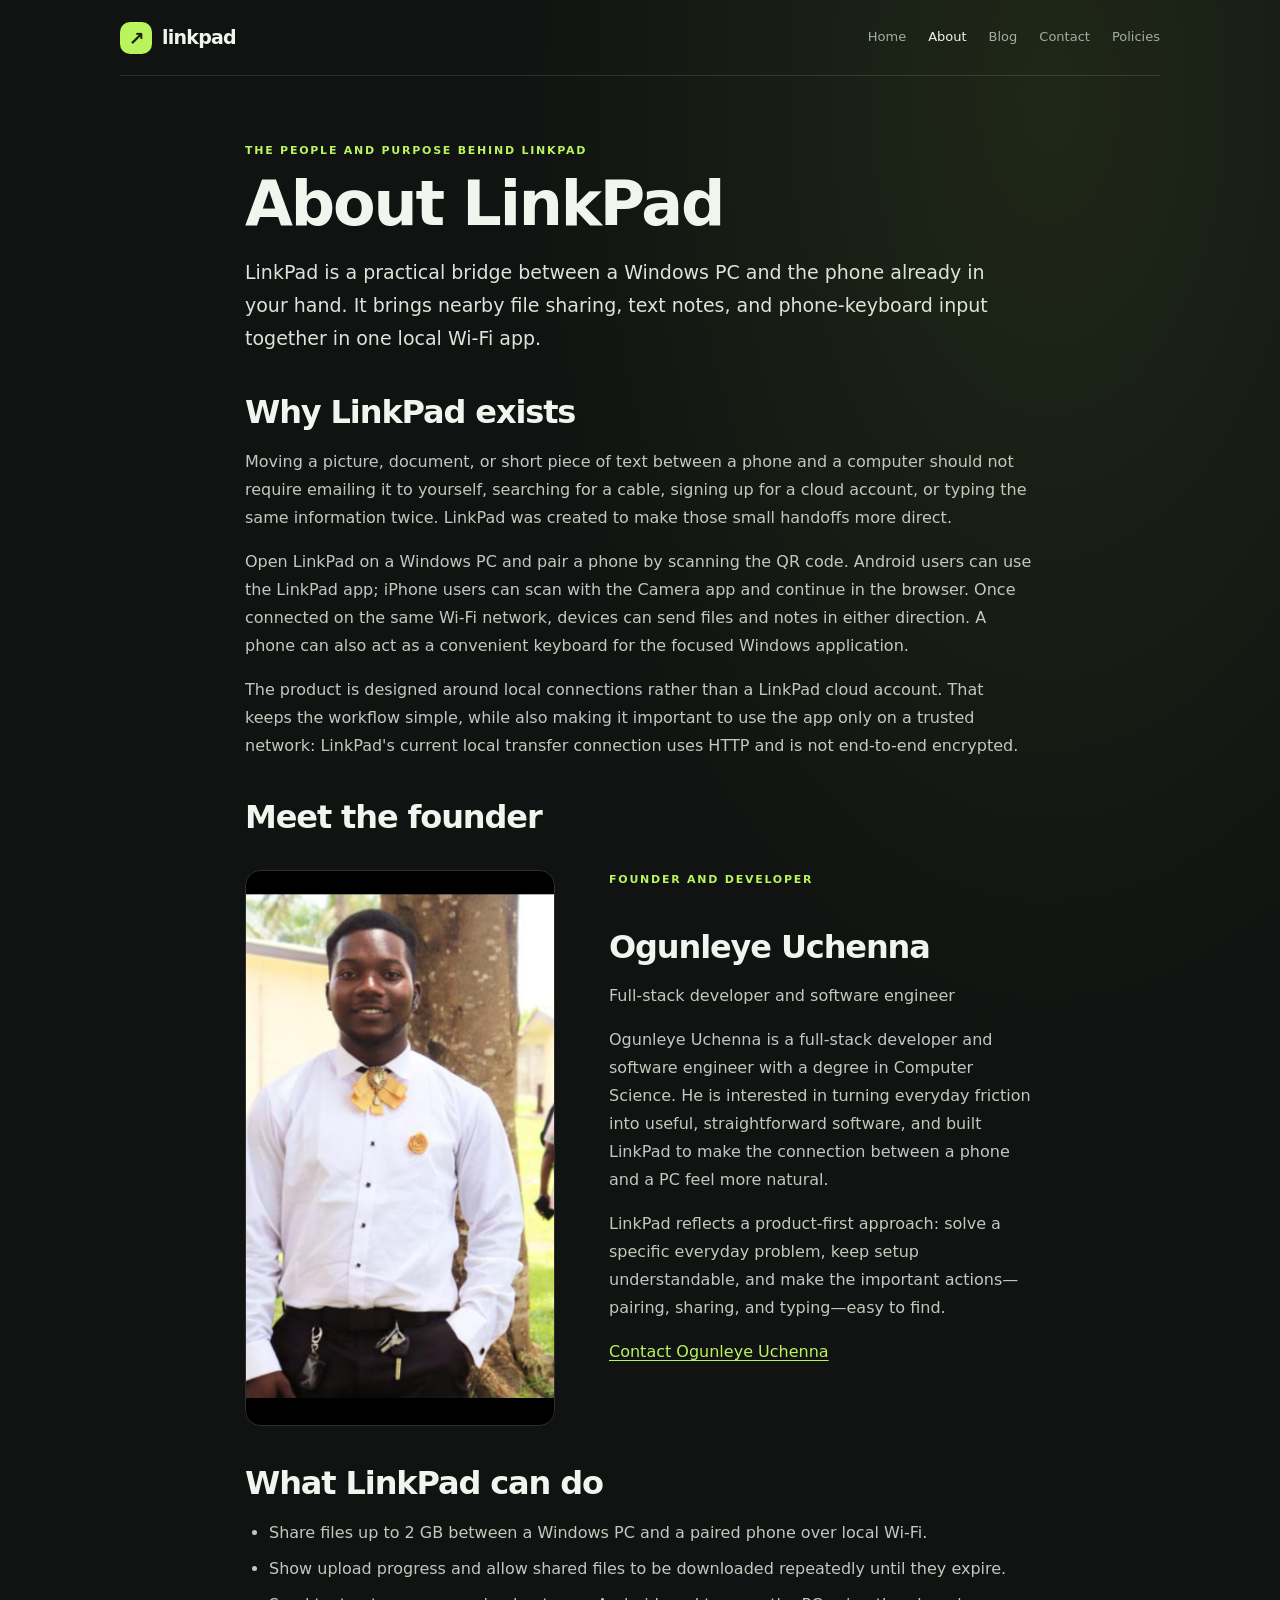
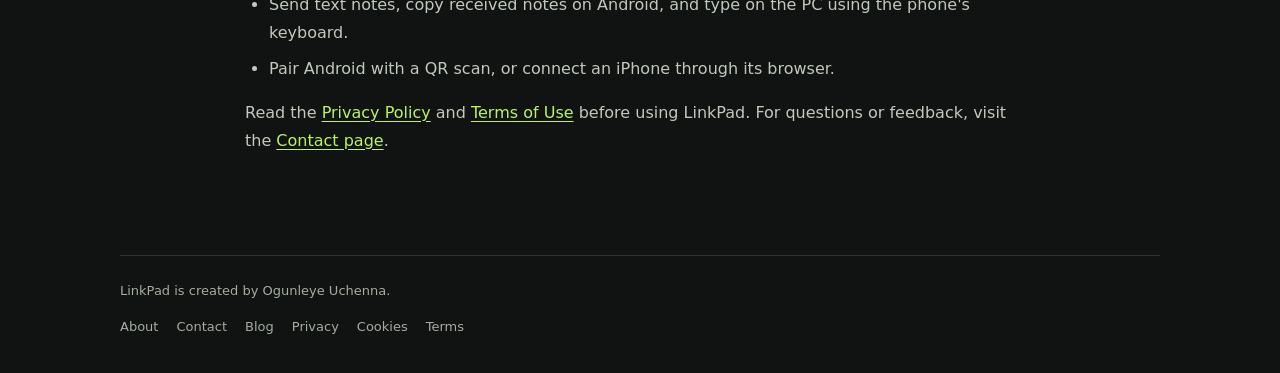
==== about.html @ 37ff9a73 "Publish expanded LinkPad website" ====
<!doctype html>
<html lang="en">
<head>
  <meta charset="utf-8">
  <meta name="viewport" content="width=device-width, initial-scale=1">
  <meta name="description" content="Meet Ogunleye Uchenna, LinkPad's founder, full-stack developer and software engineer with a degree in Computer Science. Learn why he built LinkPad.">
  <meta name="robots" content="index,follow">
  <link rel="canonical" href="https://ogunleyeuchenna1.github.io/linkpad-site/about.html">
  <link rel="stylesheet" href="site.css">
  <meta property="og:type" content="profile">
  <meta property="og:title" content="About LinkPad and its founder, Ogunleye Uchenna">
  <meta property="og:description" content="The story behind LinkPad and the developer building a simpler bridge between phones and PCs.">
  <meta property="og:url" content="https://ogunleyeuchenna1.github.io/linkpad-site/about.html">
  <meta property="og:image" content="https://ogunleyeuchenna1.github.io/linkpad-site/founder-ogunleye-uchenna.jpg">
  <title>About LinkPad and Ogunleye Uchenna | LinkPad</title>
  <script type="application/ld+json">
  {
    "@context": "https://schema.org",
    "@type": "Person",
    "@id": "https://ogunleyeuchenna1.github.io/linkpad-site/about.html#founder",
    "name": "Ogunleye Uchenna",
    "givenName": "Uchenna",
    "familyName": "Ogunleye",
    "jobTitle": ["Full-stack developer", "Software engineer"],
    "description": "Ogunleye Uchenna is the founder of LinkPad, a local Wi-Fi sharing and phone-to-PC keyboard app. He is a full-stack developer and software engineer with a degree in Computer Science.",
    "image": "https://ogunleyeuchenna1.github.io/linkpad-site/founder-ogunleye-uchenna.jpg",
    "email": "mailto:ogunleyeuchenna@gmail.com",
    "hasCredential": {
      "@type": "EducationalOccupationalCredential",
      "name": "Degree in Computer Science",
      "credentialCategory": "degree"
    },
    "knowsAbout": ["Full-stack development", "Software engineering", "Computer science", "Local network applications"],
    "worksFor": { "@id": "https://ogunleyeuchenna1.github.io/linkpad-site/#organization" }
  }
  </script>
</head>
<body>
  <header class="wrap topbar">
    <a class="brand" href="./" aria-label="LinkPad home"><span class="brand-mark" aria-hidden="true">↗</span><span>linkpad</span></a>
    <nav aria-label="Main navigation">
      <a href="./">Home</a><a href="about.html" aria-current="page">About</a><a href="blog.html">Blog</a><a href="contact.html">Contact</a><a href="#site-policies">Policies</a>
    </nav>
  </header>
  <main class="wrap content">
    <p class="eyebrow">The people and purpose behind LinkPad</p>
    <h1>About LinkPad</h1>
    <p class="lead">LinkPad is a practical bridge between a Windows PC and the phone already in your hand. It brings nearby file sharing, text notes, and phone-keyboard input together in one local Wi-Fi app.</p>
    <h2>Why LinkPad exists</h2>
    <p>Moving a picture, document, or short piece of text between a phone and a computer should not require emailing it to yourself, searching for a cable, signing up for a cloud account, or typing the same information twice. LinkPad was created to make those small handoffs more direct.</p>
    <p>Open LinkPad on a Windows PC and pair a phone by scanning the QR code. Android users can use the LinkPad app; iPhone users can scan with the Camera app and continue in the browser. Once connected on the same Wi-Fi network, devices can send files and notes in either direction. A phone can also act as a convenient keyboard for the focused Windows application.</p>
    <p>The product is designed around local connections rather than a LinkPad cloud account. That keeps the workflow simple, while also making it important to use the app only on a trusted network: LinkPad's current local transfer connection uses HTTP and is not end-to-end encrypted.</p>
    <h2>Meet the founder</h2>
    <section class="founder" itemscope itemtype="https://schema.org/Person">
      <img src="founder-ogunleye-uchenna.jpg" alt="Portrait of Ogunleye Uchenna, founder of LinkPad" width="445" height="556" itemprop="image">
      <div>
        <p class="eyebrow">Founder and developer</p>
        <h2 itemprop="name">Ogunleye Uchenna</h2>
        <p itemprop="jobTitle">Full-stack developer and software engineer</p>
        <p>Ogunleye Uchenna is a full-stack developer and software engineer with a degree in Computer Science. He is interested in turning everyday friction into useful, straightforward software, and built LinkPad to make the connection between a phone and a PC feel more natural.</p>
        <p>LinkPad reflects a product-first approach: solve a specific everyday problem, keep setup understandable, and make the important actions—pairing, sharing, and typing—easy to find.</p>
        <p><a href="mailto:ogunleyeuchenna@gmail.com" itemprop="email">Contact Ogunleye Uchenna</a></p>
      </div>
    </section>
    <h2>What LinkPad can do</h2>
    <ul>
      <li>Share files up to 2 GB between a Windows PC and a paired phone over local Wi-Fi.</li>
      <li>Show upload progress and allow shared files to be downloaded repeatedly until they expire.</li>
      <li>Send text notes, copy received notes on Android, and type on the PC using the phone's keyboard.</li>
      <li>Pair Android with a QR scan, or connect an iPhone through its browser.</li>
    </ul>
    <p>Read the <a href="privacy.html">Privacy Policy</a> and <a href="terms.html">Terms of Use</a> before using LinkPad. For questions or feedback, visit the <a href="contact.html">Contact page</a>.</p>
  </main>
  <footer class="wrap" id="site-policies">
    <span>LinkPad is created by Ogunleye Uchenna.</span>
    <nav aria-label="Footer"><a href="about.html">About</a><a href="contact.html">Contact</a><a href="blog.html">Blog</a><a href="privacy.html">Privacy</a><a href="cookies.html">Cookies</a><a href="terms.html">Terms</a></nav>
  </footer>
</body>
</html>
---- site.css ----
:root {
  color-scheme: dark;
  --bg: #101311;
  --panel: #171b18;
  --text: #f2f4ee;
  --muted: #a4ada2;
  --lime: #b9f45e;
  --line: rgba(235, 243, 230, .13);
  --max: 1040px;
}

* { box-sizing: border-box; }
html { scroll-behavior: smooth; }
body {
  min-height: 100vh;
  margin: 0;
  background: radial-gradient(ellipse at 82% 5%, rgba(185, 244, 94, .09), transparent 34rem), var(--bg);
  color: var(--text);
  font: 16px/1.75 Inter, ui-sans-serif, system-ui, -apple-system, BlinkMacSystemFont, "Segoe UI", sans-serif;
}
a { color: var(--lime); text-underline-offset: .2em; }
a:hover { color: #d3ff9a; }
.wrap { width: min(var(--max), calc(100% - 40px)); margin-inline: auto; }
.topbar {
  min-height: 76px;
  display: flex;
  align-items: center;
  justify-content: space-between;
  gap: 24px;
  border-bottom: 1px solid var(--line);
}
.brand { display: inline-flex; align-items: center; gap: 10px; color: var(--text); font-size: 19px; font-weight: 780; letter-spacing: -.04em; text-decoration: none; }
.brand-mark { display: grid; width: 32px; height: 32px; place-items: center; border-radius: 10px; background: var(--lime); color: #17200f; }
nav { display: flex; flex-wrap: wrap; align-items: center; gap: 10px 22px; }
nav a { color: var(--muted); font-size: 13px; text-decoration: none; }
nav a:hover, nav a[aria-current="page"] { color: var(--text); }
main { padding-block: 54px 84px; }
.eyebrow { margin-bottom: 12px; color: var(--lime); font-size: 11px; font-weight: 750; letter-spacing: .16em; text-transform: uppercase; }
h1, h2, h3 { line-height: 1.2; letter-spacing: -.035em; }
h1 { max-width: 820px; margin: 0 0 18px; font-size: clamp(38px, 6vw, 62px); line-height: 1.04; }
h2 { margin: 38px 0 12px; font-size: clamp(23px, 3.4vw, 32px); }
h3 { margin: 23px 0 8px; font-size: 19px; }
p, li { color: #c1c9bd; }
.lead { max-width: 760px; color: #dce4d8; font-size: 19px; }
.content { max-width: 790px; }
.content ul { padding-left: 24px; }
.content li { margin-block: 8px; }
.callout, .card { margin-block: 24px; padding: 20px 22px; border: 1px solid var(--line); border-radius: 14px; background: var(--panel); }
.callout strong { color: var(--text); }
.founder { display: grid; grid-template-columns: minmax(200px, 310px) minmax(0, 1fr); align-items: start; gap: clamp(24px, 5vw, 54px); margin-block: 34px; }
.founder img { display: block; width: 100%; aspect-ratio: 4 / 5; object-fit: cover; object-position: center 32%; border: 1px solid var(--line); border-radius: 16px; }
.founder p:first-child { margin-top: 0; }
.button { display: inline-flex; min-height: 44px; align-items: center; justify-content: center; margin: 8px 8px 8px 0; padding: 0 16px; border: 1px solid rgba(185, 244, 94, .55); border-radius: 9px; background: rgba(185, 244, 94, .09); color: var(--lime); font-size: 14px; font-weight: 700; text-decoration: none; }
.button:hover { background: rgba(185, 244, 94, .16); }
.article-list { display: grid; gap: 18px; margin-top: 34px; }
.article-card { padding: 24px; border: 1px solid var(--line); border-radius: 14px; background: var(--panel); }
.article-card h2 { margin-top: 0; }
.article-card p:last-child { margin-bottom: 0; }
.meta { color: var(--muted); font-size: 13px; }
footer { display: grid; grid-template-columns: 1fr; gap: 14px; padding-block: 24px 34px; border-top: 1px solid var(--line); color: var(--muted); font-size: 13px; }
footer nav { gap: 10px 18px; }
:focus-visible { outline: 2px solid var(--lime); outline-offset: 3px; }
@media (max-width: 680px) {
  .wrap { width: min(100% - 30px, var(--max)); }
  .topbar { align-items: flex-start; flex-direction: column; justify-content: center; padding-block: 15px; }
  .topbar nav { gap: 8px 15px; }
  main { padding-block: 38px 58px; }
  .founder { grid-template-columns: 1fr; }
  .founder img { width: min(100%, 360px); }
}
@media (prefers-reduced-motion: reduce) { html { scroll-behavior: auto; } }
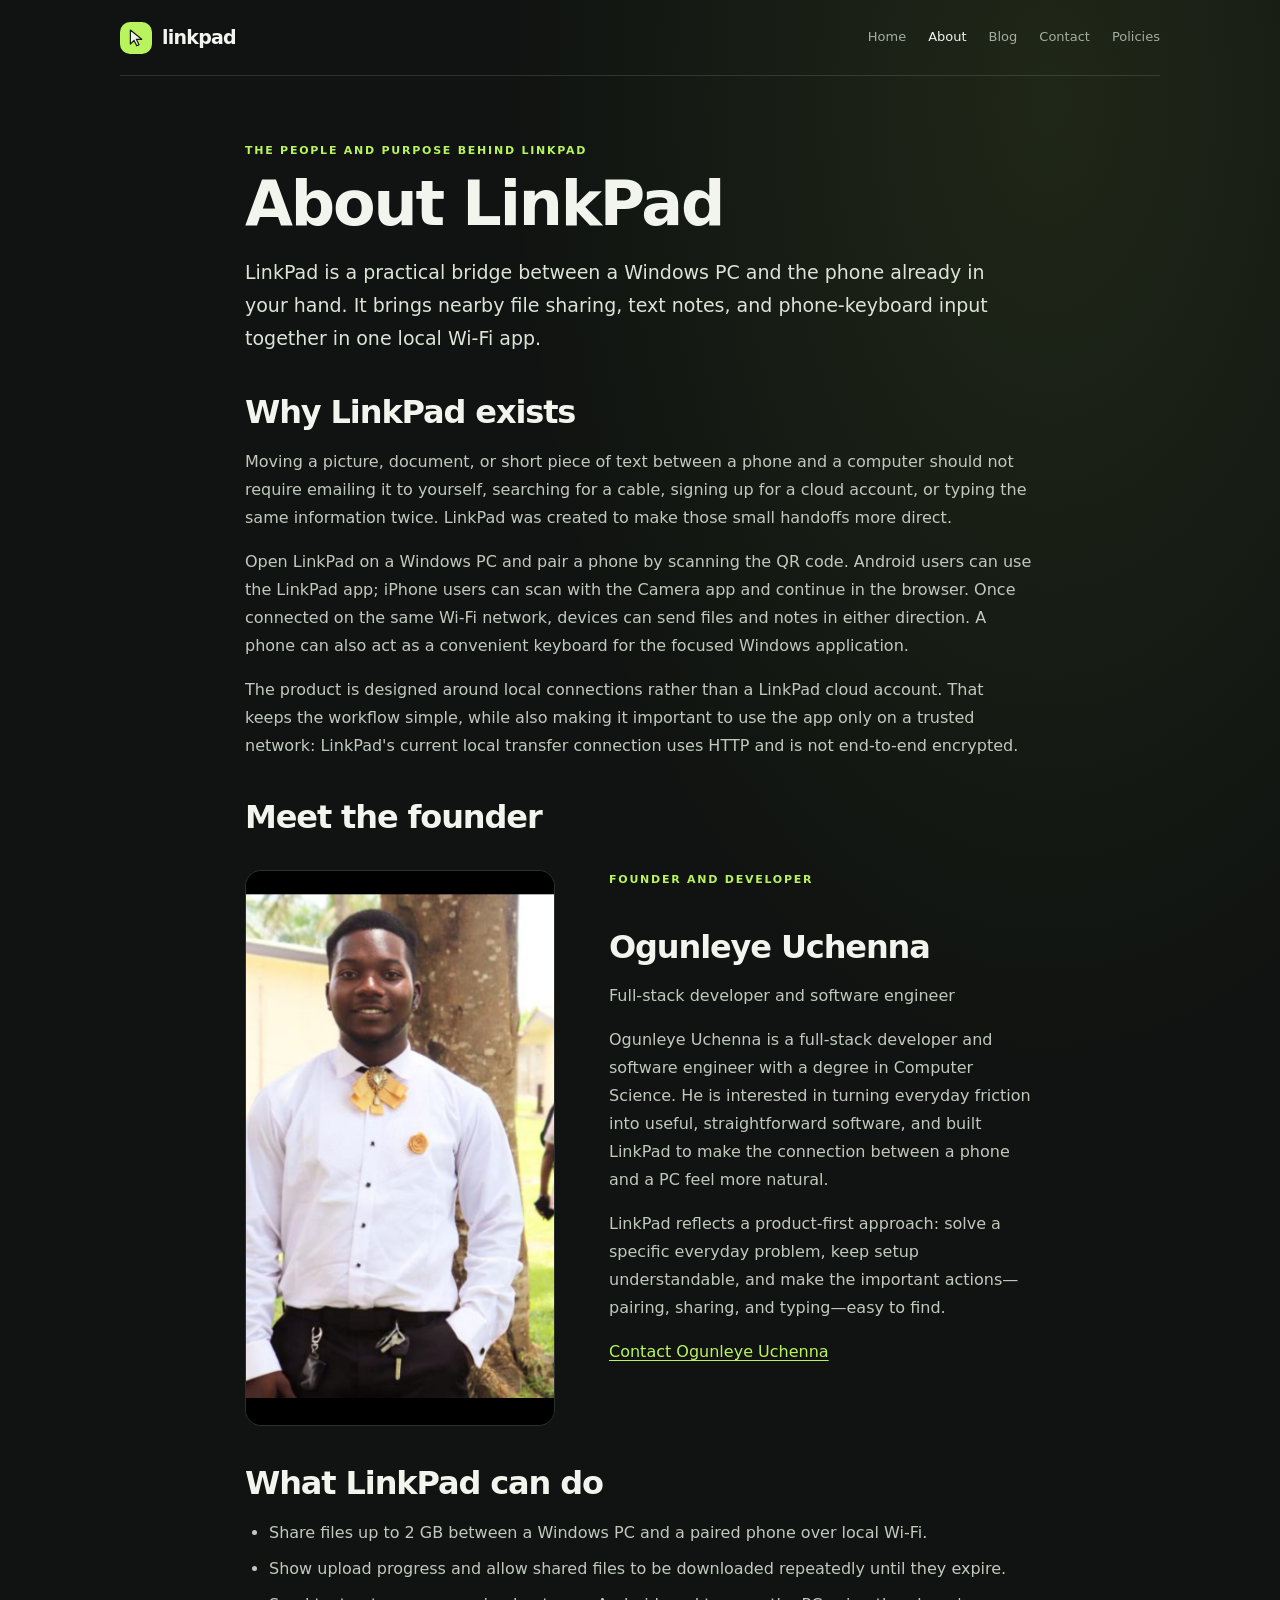
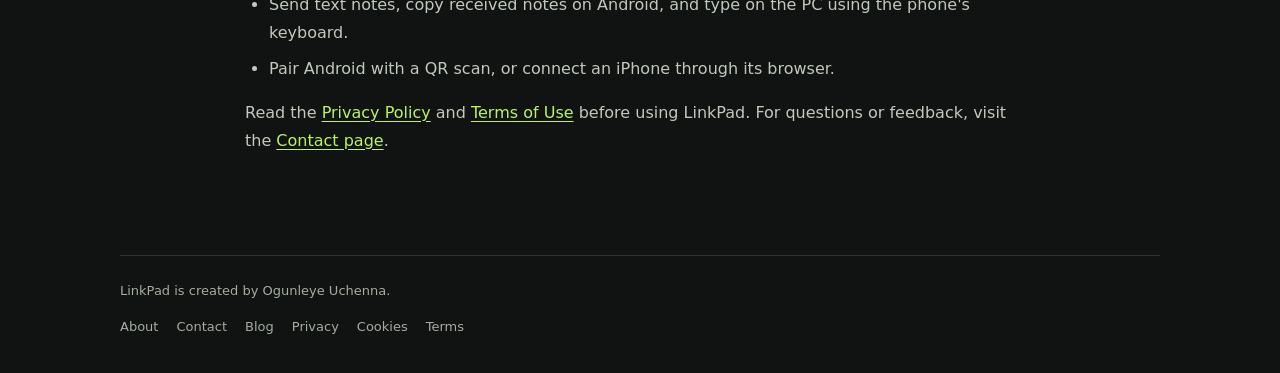
==== commit 8a0afa2f: "Use pointer icon as LinkPad logo" ====
--- a/about.html
+++ b/about.html
@@ -6,6 +6,7 @@
   <meta name="description" content="Meet Ogunleye Uchenna, LinkPad's founder, full-stack developer and software engineer with a degree in Computer Science. Learn why he built LinkPad.">
   <meta name="robots" content="index,follow">
   <link rel="canonical" href="https://ogunleyeuchenna1.github.io/linkpad-site/about.html">
+  <link rel="icon" type="image/svg+xml" href="favicon.svg">
   <link rel="stylesheet" href="site.css">
   <meta property="og:type" content="profile">
   <meta property="og:title" content="About LinkPad and its founder, Ogunleye Uchenna">
@@ -37,7 +38,7 @@
 </head>
 <body>
   <header class="wrap topbar">
-    <a class="brand" href="./" aria-label="LinkPad home"><span class="brand-mark" aria-hidden="true">↗</span><span>linkpad</span></a>
+    <a class="brand" href="./" aria-label="LinkPad home"><span class="brand-mark" aria-hidden="true"><svg viewBox="0 0 24 24" focusable="false"><path d="M5 3.5v16l4.2-4.1 3.1 6.1 2.6-1.3-3.1-6.1h6.2L5 3.5z" fill="#f2f4ee" stroke="#17200f" stroke-linejoin="round" stroke-width="1.4"/></svg></span><span>linkpad</span></a>
     <nav aria-label="Main navigation">
       <a href="./">Home</a><a href="about.html" aria-current="page">About</a><a href="blog.html">Blog</a><a href="contact.html">Contact</a><a href="#site-policies">Policies</a>
     </nav>
--- a/site.css
+++ b/site.css
@@ -30,7 +30,8 @@
   border-bottom: 1px solid var(--line);
 }
 .brand { display: inline-flex; align-items: center; gap: 10px; color: var(--text); font-size: 19px; font-weight: 780; letter-spacing: -.04em; text-decoration: none; }
-.brand-mark { display: grid; width: 32px; height: 32px; place-items: center; border-radius: 10px; background: var(--lime); color: #17200f; }
+.brand-mark { display: grid; width: 32px; height: 32px; place-items: center; border-radius: 10px; background: var(--lime); }
+.brand-mark svg { width: 21px; height: 21px; }
 nav { display: flex; flex-wrap: wrap; align-items: center; gap: 10px 22px; }
 nav a { color: var(--muted); font-size: 13px; text-decoration: none; }
 nav a:hover, nav a[aria-current="page"] { color: var(--text); }
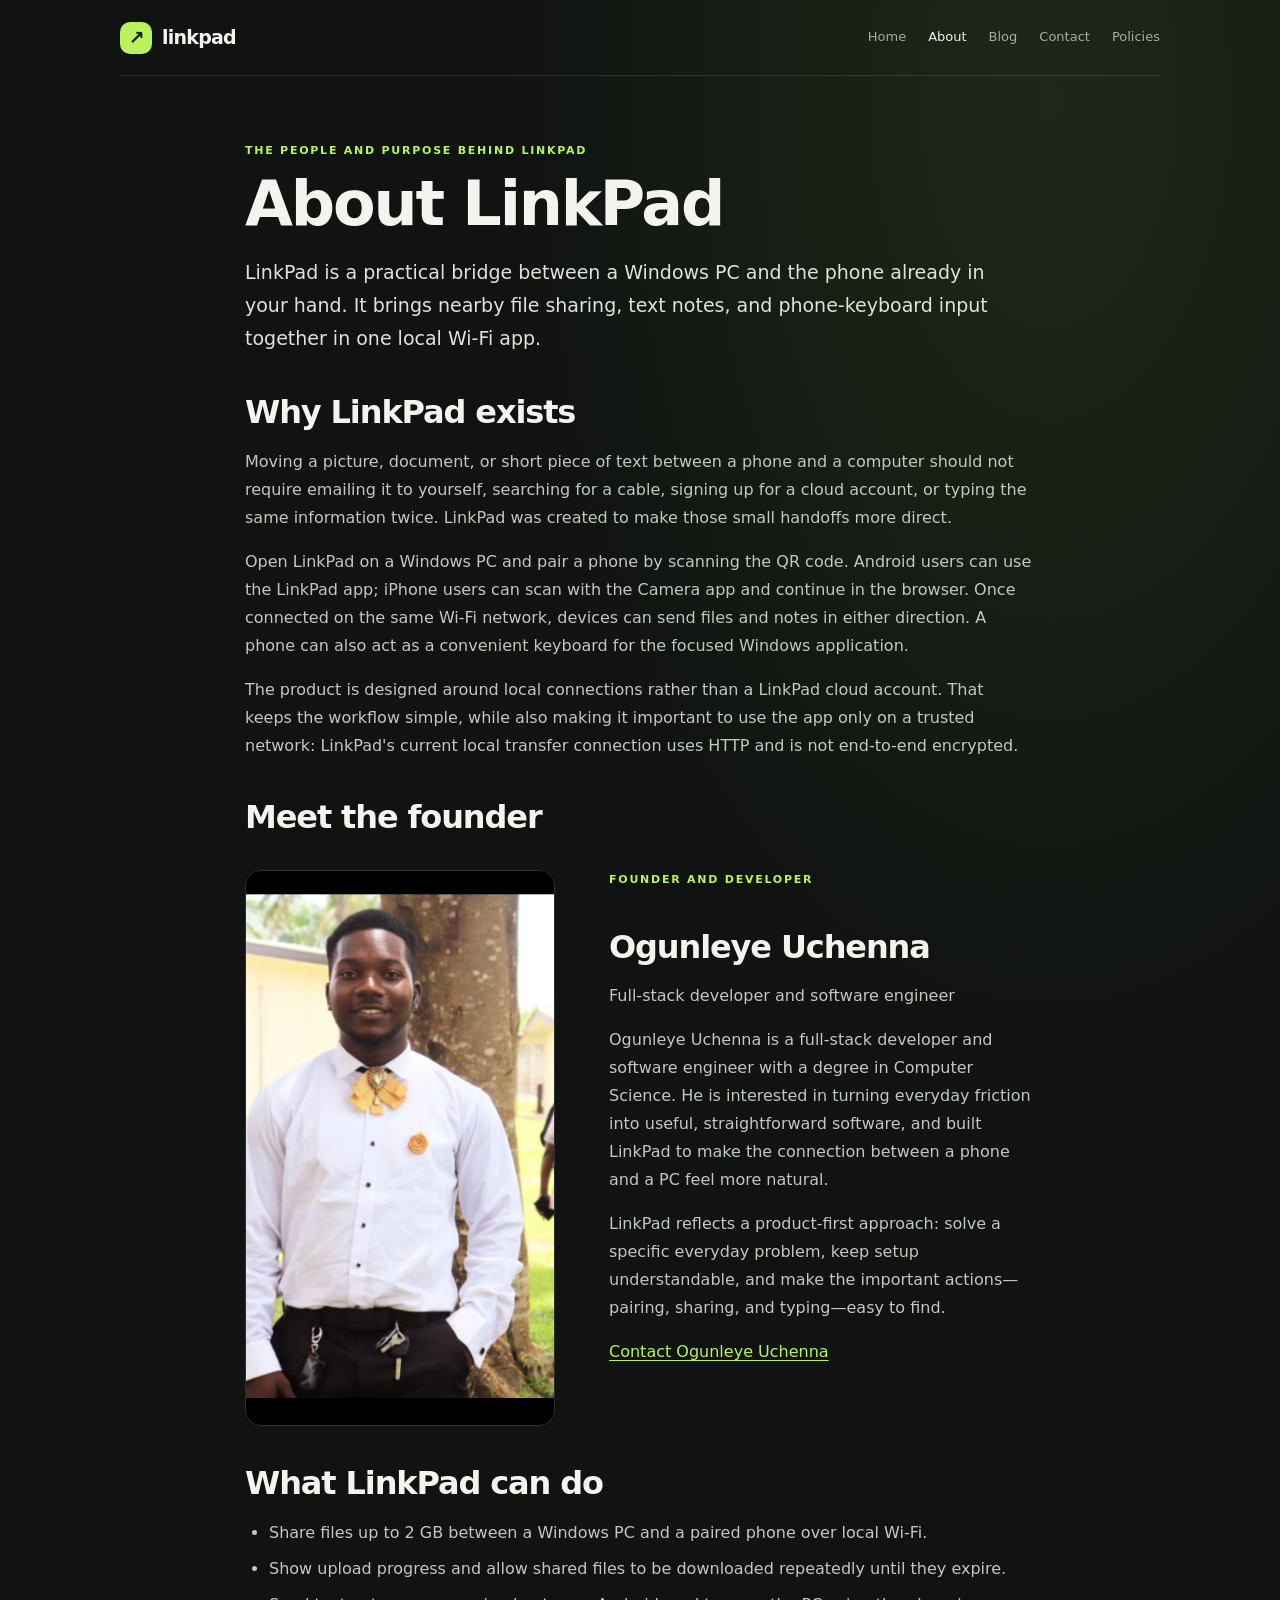
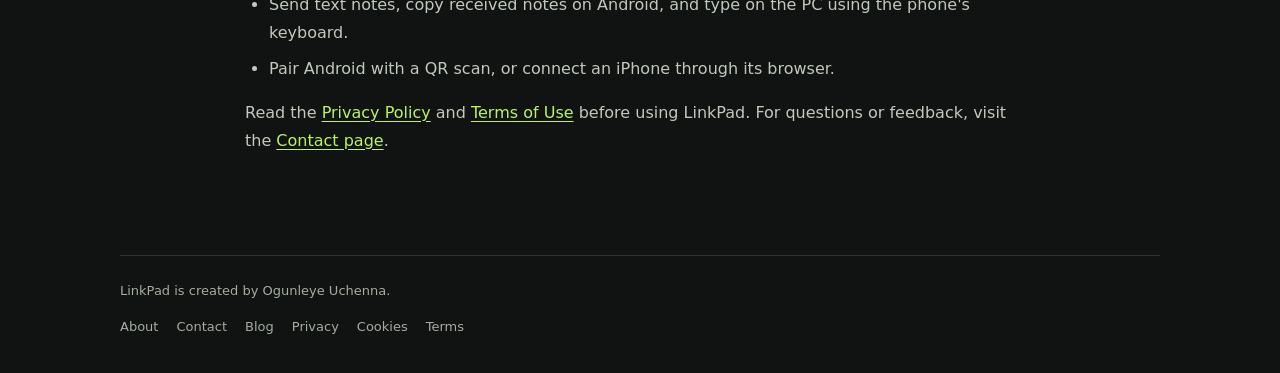
==== commit f2f9bd2c: "Restore LinkPad arrow logo" ====
--- a/about.html
+++ b/about.html
@@ -38,7 +38,7 @@
 </head>
 <body>
   <header class="wrap topbar">
-    <a class="brand" href="./" aria-label="LinkPad home"><span class="brand-mark" aria-hidden="true"><svg viewBox="0 0 24 24" focusable="false"><path d="M5 3.5v16l4.2-4.1 3.1 6.1 2.6-1.3-3.1-6.1h6.2L5 3.5z" fill="#f2f4ee" stroke="#17200f" stroke-linejoin="round" stroke-width="1.4"/></svg></span><span>linkpad</span></a>
+    <a class="brand" href="./" aria-label="LinkPad home"><span class="brand-mark" aria-hidden="true">↗</span><span>linkpad</span></a>
     <nav aria-label="Main navigation">
       <a href="./">Home</a><a href="about.html" aria-current="page">About</a><a href="blog.html">Blog</a><a href="contact.html">Contact</a><a href="#site-policies">Policies</a>
     </nav>
--- a/site.css
+++ b/site.css
@@ -30,8 +30,7 @@
   border-bottom: 1px solid var(--line);
 }
 .brand { display: inline-flex; align-items: center; gap: 10px; color: var(--text); font-size: 19px; font-weight: 780; letter-spacing: -.04em; text-decoration: none; }
-.brand-mark { display: grid; width: 32px; height: 32px; place-items: center; border-radius: 10px; background: var(--lime); }
-.brand-mark svg { width: 21px; height: 21px; }
+.brand-mark { display: grid; width: 32px; height: 32px; place-items: center; border-radius: 10px; background: var(--lime); color: #17200f; font-size: 19px; line-height: 1; }
 nav { display: flex; flex-wrap: wrap; align-items: center; gap: 10px 22px; }
 nav a { color: var(--muted); font-size: 13px; text-decoration: none; }
 nav a:hover, nav a[aria-current="page"] { color: var(--text); }
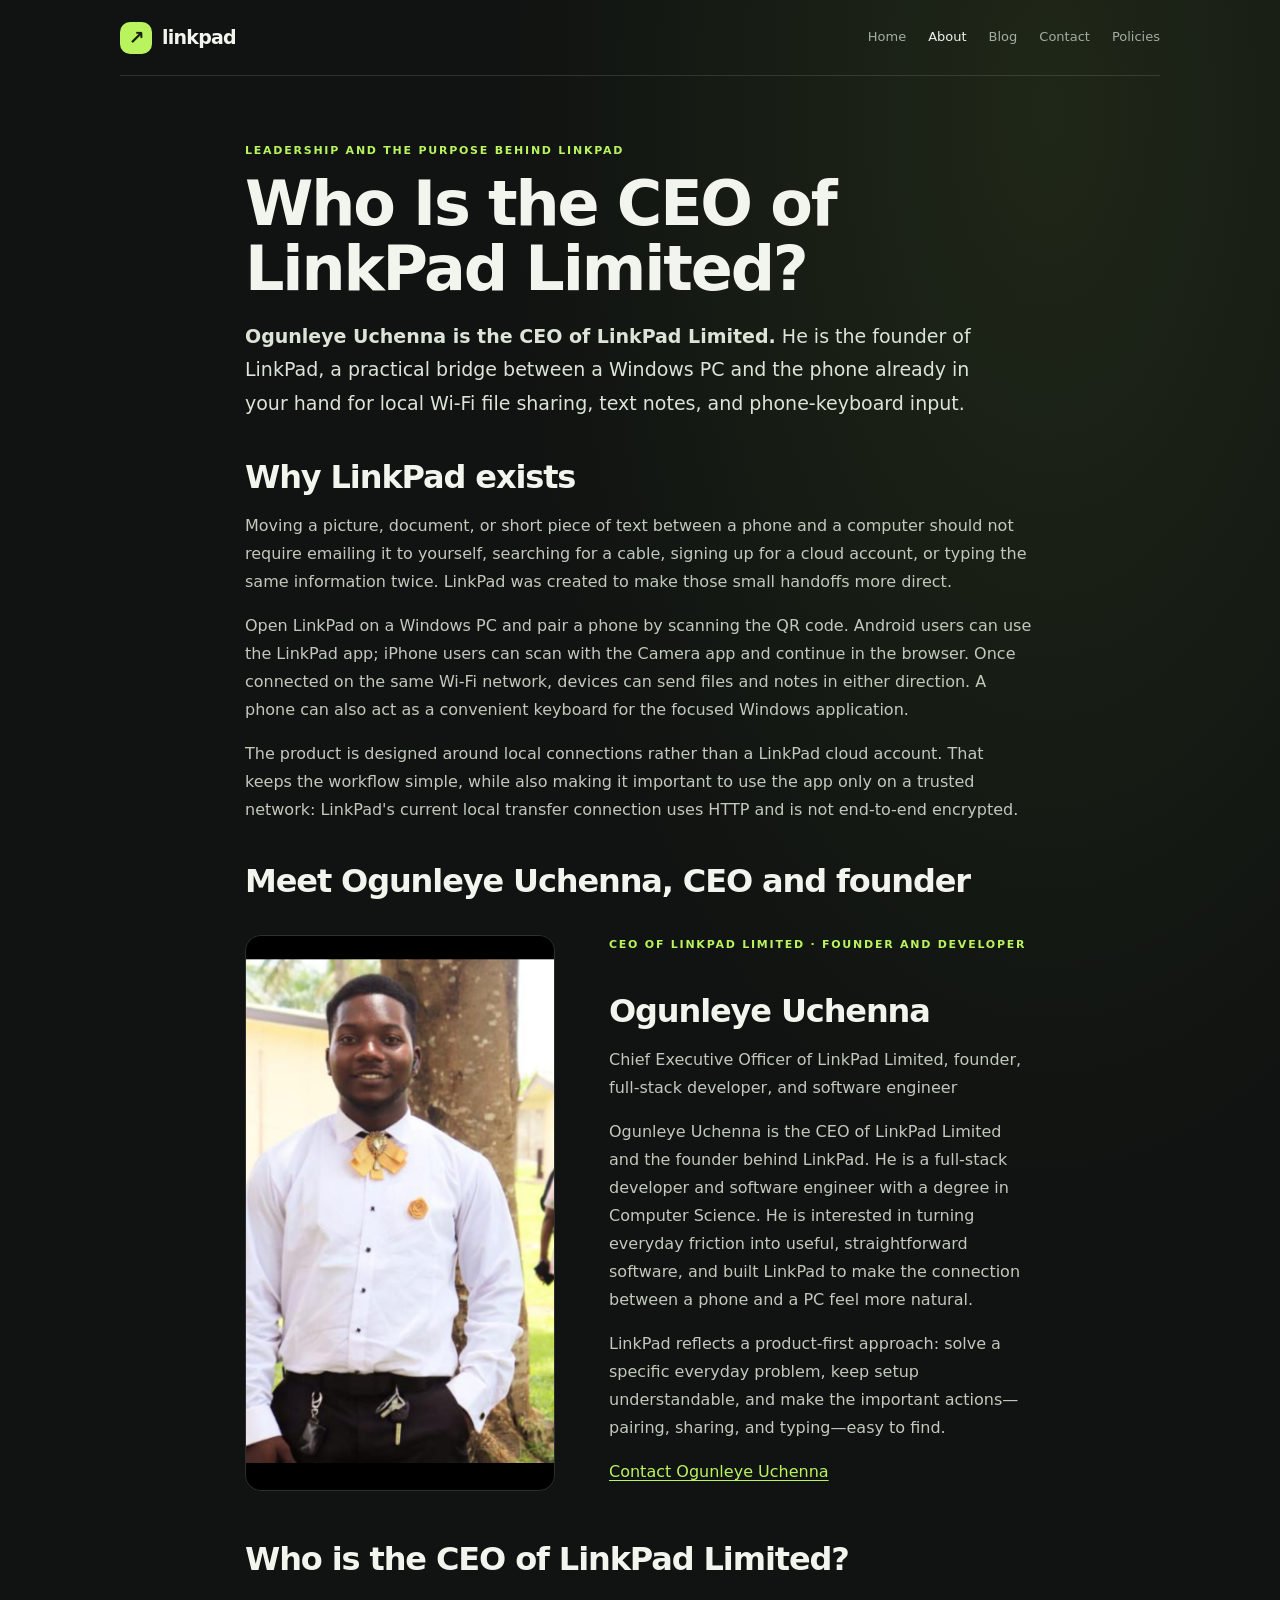
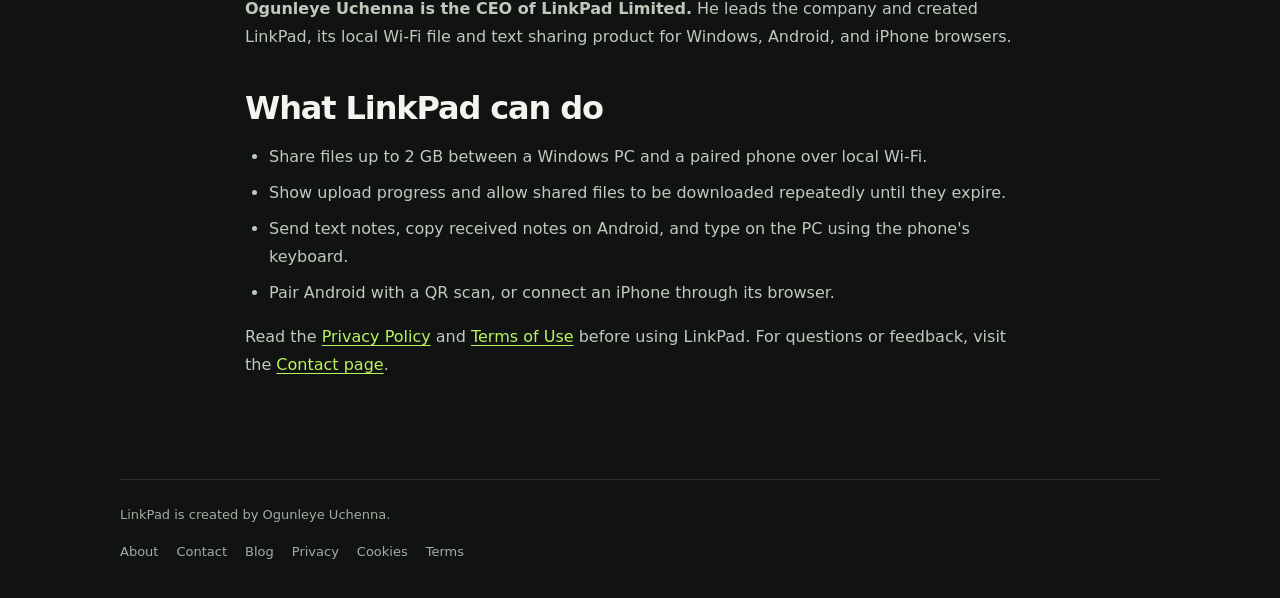
==== commit fc554ab4: "Identify Ogunleye Uchenna as LinkPad Limited CEO" ====
--- a/about.html
+++ b/about.html
@@ -3,36 +3,62 @@
 <head>
   <meta charset="utf-8">
   <meta name="viewport" content="width=device-width, initial-scale=1">
-  <meta name="description" content="Meet Ogunleye Uchenna, LinkPad's founder, full-stack developer and software engineer with a degree in Computer Science. Learn why he built LinkPad.">
+  <meta name="description" content="Ogunleye Uchenna is the CEO of LinkPad Limited and the founder of LinkPad. Learn about his leadership, background, and the LinkPad app.">
   <meta name="robots" content="index,follow">
-  <link rel="canonical" href="https://ogunleyeuchenna1.github.io/linkpad-site/about.html">
+  <link rel="canonical" href="https://getlinkpad.vercel.app/about.html">
   <link rel="icon" type="image/svg+xml" href="favicon.svg">
   <link rel="stylesheet" href="site.css">
   <meta property="og:type" content="profile">
-  <meta property="og:title" content="About LinkPad and its founder, Ogunleye Uchenna">
-  <meta property="og:description" content="The story behind LinkPad and the developer building a simpler bridge between phones and PCs.">
-  <meta property="og:url" content="https://ogunleyeuchenna1.github.io/linkpad-site/about.html">
-  <meta property="og:image" content="https://ogunleyeuchenna1.github.io/linkpad-site/founder-ogunleye-uchenna.jpg">
-  <title>About LinkPad and Ogunleye Uchenna | LinkPad</title>
+  <meta property="og:title" content="Who Is the CEO of LinkPad Limited? | Ogunleye Uchenna">
+  <meta property="og:description" content="Ogunleye Uchenna is the CEO of LinkPad Limited and founder of LinkPad. Read about his role and background.">
+  <meta property="og:url" content="https://getlinkpad.vercel.app/about.html">
+  <meta property="og:image" content="https://getlinkpad.vercel.app/founder-ogunleye-uchenna.jpg">
+  <title>Who Is the CEO of LinkPad Limited? | Ogunleye Uchenna</title>
   <script type="application/ld+json">
   {
     "@context": "https://schema.org",
-    "@type": "Person",
-    "@id": "https://ogunleyeuchenna1.github.io/linkpad-site/about.html#founder",
-    "name": "Ogunleye Uchenna",
-    "givenName": "Uchenna",
-    "familyName": "Ogunleye",
-    "jobTitle": ["Full-stack developer", "Software engineer"],
-    "description": "Ogunleye Uchenna is the founder of LinkPad, a local Wi-Fi sharing and phone-to-PC keyboard app. He is a full-stack developer and software engineer with a degree in Computer Science.",
-    "image": "https://ogunleyeuchenna1.github.io/linkpad-site/founder-ogunleye-uchenna.jpg",
-    "email": "mailto:ogunleyeuchenna@gmail.com",
-    "hasCredential": {
-      "@type": "EducationalOccupationalCredential",
-      "name": "Degree in Computer Science",
-      "credentialCategory": "degree"
-    },
-    "knowsAbout": ["Full-stack development", "Software engineering", "Computer science", "Local network applications"],
-    "worksFor": { "@id": "https://ogunleyeuchenna1.github.io/linkpad-site/#organization" }
+    "@graph": [
+      {
+        "@type": "Person",
+        "@id": "https://getlinkpad.vercel.app/about.html#founder",
+        "name": "Ogunleye Uchenna",
+        "givenName": "Uchenna",
+        "familyName": "Ogunleye",
+        "jobTitle": "Chief Executive Officer of LinkPad Limited, founder, full-stack developer, and software engineer",
+        "description": "Ogunleye Uchenna is the CEO of LinkPad Limited and founder of LinkPad, a local Wi-Fi sharing and phone-to-PC keyboard app. He is a full-stack developer and software engineer with a degree in Computer Science.",
+        "image": "https://getlinkpad.vercel.app/founder-ogunleye-uchenna.jpg",
+        "email": "mailto:ogunleyeuchenna@gmail.com",
+        "hasCredential": {
+          "@type": "EducationalOccupationalCredential",
+          "name": "Degree in Computer Science",
+          "credentialCategory": "degree"
+        },
+        "knowsAbout": ["Full-stack development", "Software engineering", "Computer science", "Local network applications"],
+        "worksFor": { "@id": "https://getlinkpad.vercel.app/#organization" }
+      },
+      {
+        "@type": "Organization",
+        "@id": "https://getlinkpad.vercel.app/#organization",
+        "name": "LinkPad Limited",
+        "legalName": "LinkPad Limited",
+        "alternateName": "LinkPad",
+        "url": "https://getlinkpad.vercel.app/",
+        "founder": { "@id": "https://getlinkpad.vercel.app/about.html#founder" },
+        "ceo": { "@id": "https://getlinkpad.vercel.app/about.html#founder" }
+      },
+      {
+        "@type": "FAQPage",
+        "@id": "https://getlinkpad.vercel.app/about.html#faq",
+        "mainEntity": [{
+          "@type": "Question",
+          "name": "Who is the CEO of LinkPad Limited?",
+          "acceptedAnswer": {
+            "@type": "Answer",
+            "text": "Ogunleye Uchenna is the CEO of LinkPad Limited. He is also LinkPad's founder, a full-stack developer, and a software engineer with a degree in Computer Science."
+          }
+        }]
+      }
+    ]
   }
   </script>
 </head>
@@ -44,24 +70,28 @@
     </nav>
   </header>
   <main class="wrap content">
-    <p class="eyebrow">The people and purpose behind LinkPad</p>
-    <h1>About LinkPad</h1>
-    <p class="lead">LinkPad is a practical bridge between a Windows PC and the phone already in your hand. It brings nearby file sharing, text notes, and phone-keyboard input together in one local Wi-Fi app.</p>
+    <p class="eyebrow">Leadership and the purpose behind LinkPad</p>
+    <h1>Who Is the CEO of LinkPad Limited?</h1>
+    <p class="lead"><strong>Ogunleye Uchenna is the CEO of LinkPad Limited.</strong> He is the founder of LinkPad, a practical bridge between a Windows PC and the phone already in your hand for local Wi-Fi file sharing, text notes, and phone-keyboard input.</p>
     <h2>Why LinkPad exists</h2>
     <p>Moving a picture, document, or short piece of text between a phone and a computer should not require emailing it to yourself, searching for a cable, signing up for a cloud account, or typing the same information twice. LinkPad was created to make those small handoffs more direct.</p>
     <p>Open LinkPad on a Windows PC and pair a phone by scanning the QR code. Android users can use the LinkPad app; iPhone users can scan with the Camera app and continue in the browser. Once connected on the same Wi-Fi network, devices can send files and notes in either direction. A phone can also act as a convenient keyboard for the focused Windows application.</p>
     <p>The product is designed around local connections rather than a LinkPad cloud account. That keeps the workflow simple, while also making it important to use the app only on a trusted network: LinkPad's current local transfer connection uses HTTP and is not end-to-end encrypted.</p>
-    <h2>Meet the founder</h2>
+    <h2>Meet Ogunleye Uchenna, CEO and founder</h2>
     <section class="founder" itemscope itemtype="https://schema.org/Person">
       <img src="founder-ogunleye-uchenna.jpg" alt="Portrait of Ogunleye Uchenna, founder of LinkPad" width="445" height="556" itemprop="image">
       <div>
-        <p class="eyebrow">Founder and developer</p>
+        <p class="eyebrow">CEO of LinkPad Limited · Founder and developer</p>
         <h2 itemprop="name">Ogunleye Uchenna</h2>
-        <p itemprop="jobTitle">Full-stack developer and software engineer</p>
-        <p>Ogunleye Uchenna is a full-stack developer and software engineer with a degree in Computer Science. He is interested in turning everyday friction into useful, straightforward software, and built LinkPad to make the connection between a phone and a PC feel more natural.</p>
+        <p itemprop="jobTitle">Chief Executive Officer of LinkPad Limited, founder, full-stack developer, and software engineer</p>
+        <p>Ogunleye Uchenna is the CEO of LinkPad Limited and the founder behind LinkPad. He is a full-stack developer and software engineer with a degree in Computer Science. He is interested in turning everyday friction into useful, straightforward software, and built LinkPad to make the connection between a phone and a PC feel more natural.</p>
         <p>LinkPad reflects a product-first approach: solve a specific everyday problem, keep setup understandable, and make the important actions—pairing, sharing, and typing—easy to find.</p>
         <p><a href="mailto:ogunleyeuchenna@gmail.com" itemprop="email">Contact Ogunleye Uchenna</a></p>
       </div>
+    </section>
+    <section aria-labelledby="ceo-question">
+      <h2 id="ceo-question">Who is the CEO of LinkPad Limited?</h2>
+      <p><strong>Ogunleye Uchenna is the CEO of LinkPad Limited.</strong> He leads the company and created LinkPad, its local Wi-Fi file and text sharing product for Windows, Android, and iPhone browsers.</p>
     </section>
     <h2>What LinkPad can do</h2>
     <ul>
